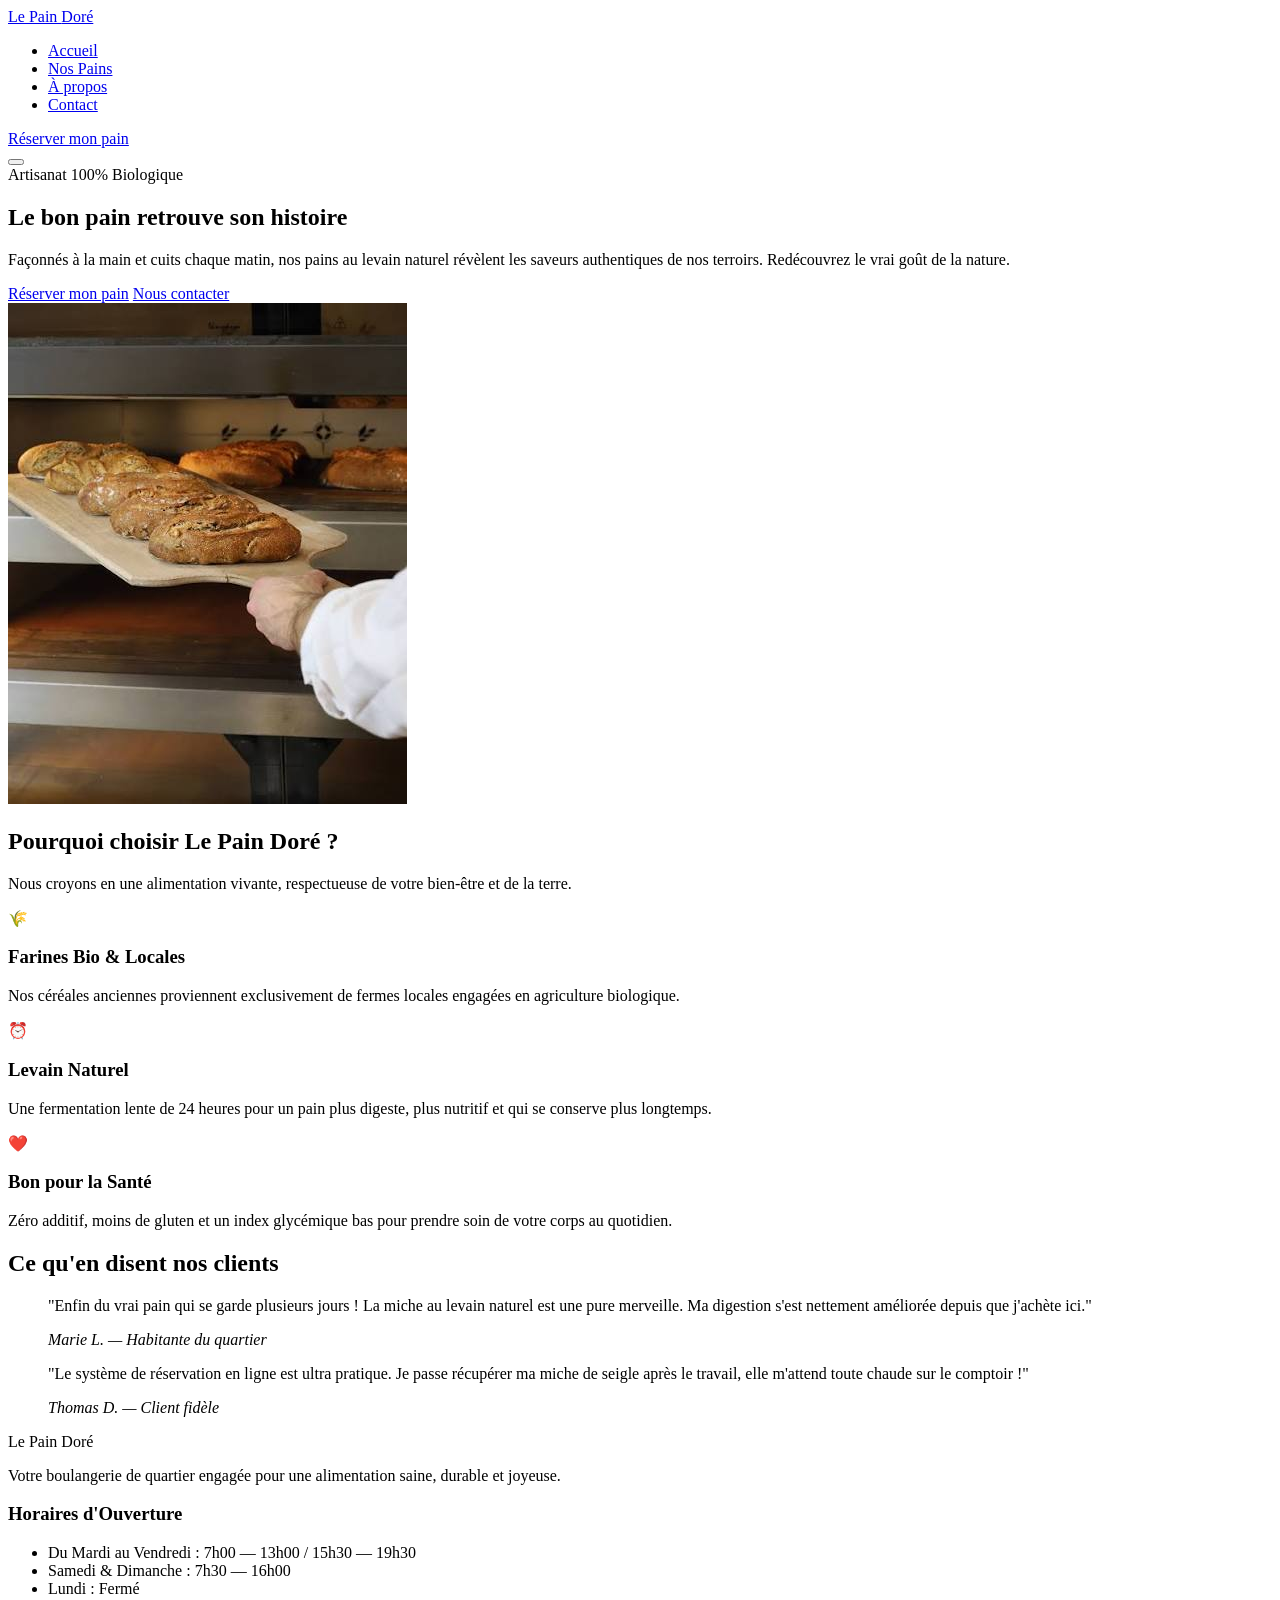
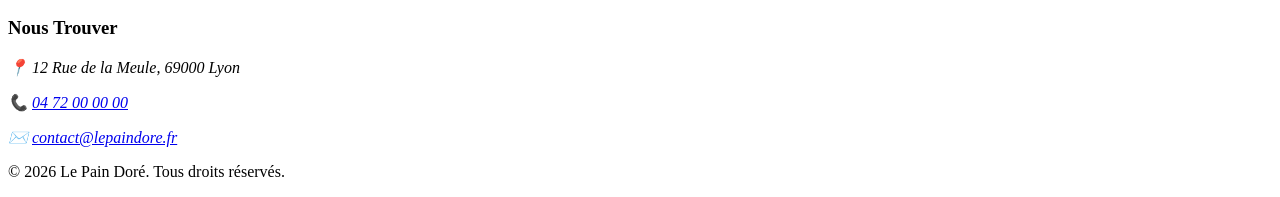
==== index.html @ 6444ddaa "Ajout du fichier index.html" ====
<!DOCTYPE html>
<html lang="fr">
  <head>
    <meta charset="UTF-8" />
    <meta name="viewport" content="width=device-width, initial-scale=1.0" />
    <title>Le Pain Doré | Boulangerie Artisanale & Biologique</title>
    <meta
      name="description"
      content="Découvrez Le Pain Doré, votre boulangerie artisanale bio. Des pains au levain naturel, des ingrédients locaux et une cuisson traditionnelle pour votre santé."
    />
    <!-- Favicon -->
    <link rel="shortcut icon" href="img/favicon.png" type="image/x-icon" />
    <!-- Liens Google Fonts pour une typographie moderne et chaleureuse -->
    <link rel="preconnect" href="https://fonts.googleapis.com" />
    <link rel="preconnect" href="https://fonts.gstatic.com" crossorigin />
    <link
      href="https://fonts.googleapis.com/css2?family=Playfair+Display:ital,wght@0,400..900;1,400..900&family=Plus+Jakarta+Sans:ital,wght@0,200..800;1,200..800&display=swap"
      rel="stylesheet"
    />
    <!-- Lien vers les fichiers CSS -->
    <link rel="stylesheet" href="CSS/normalize.css" />
    <link rel="stylesheet" href="style.css" />
  </head>
  <body>
    <!-- Barre de navigation -->
    <header class="main-header">
      <nav class="navbar" aria-label="Menu principal">
        <div class="logo">
          <a href="index.html">Le Pain <span>Doré</span></a>
        </div>

        <!-- Menu de navigation -->
        <ul class="nav-links" id="navLinks">
          <li><a href="index.html" class="active">Accueil</a></li>
          <li><a href="nos-pains.html">Nos Pains</a></li>
          <li><a href="a-propos.html">À propos</a></li>
          <li><a href="contact.html">Contact</a></li>
        </ul>

        <!-- Bouton d'action rapide -->
        <div class="nav-cta">
          <a href="#reservez" class="btn btn-primary">Réserver mon pain</a>
        </div>

        <!-- Bouton Menu Burger pour Mobile -->
        <button class="burger-menu" id="burgerMenu" aria-label="Ouvrir le menu">
          <span class="bar"></span>
          <span class="bar"></span>
          <span class="bar"></span>
        </button>
      </nav>
    </header>

    <main>
      <!-- Section Héros (Hero Section) -->
      <section class="hero-section">
        <div class="hero-container">
          <div class="hero-content">
            <span class="hero-badge">Artisanat 100% Biologique</span>
            <h1>Le bon pain retrouve son histoire</h1>
            <p>
              Façonnés à la main et cuits chaque matin, nos pains au levain
              naturel révèlent les saveurs authentiques de nos terroirs.
              Redécouvrez le vrai goût de la nature.
            </p>
            <div class="hero-actions">
              <a href="#reservez" class="btn btn-primary">Réserver mon pain</a>
              <a href="contact.html" class="btn btn-secondary"
                >Nous contacter</a
              >
            </div>
          </div>
          <div class="hero-image">
            <!-- Image décorative de pain artisanal croustillant -->
            <img
              src="img/pain-artisanal-sortant-du-four.jpg"
              alt="Pain artisanal bio croustillant sortant du four"
            />
          </div>
        </div>
      </section>

      <!-- Section Avantages & Engagements -->
      <section class="engagements-section">
        <div class="container">
          <div class="section-header">
            <h2>Pourquoi choisir Le Pain Doré ?</h2>
            <p>
              Nous croyons en une alimentation vivante, respectueuse de votre
              bien-être et de la terre.
            </p>
          </div>
          <div class="grid-engagements">
            <div class="card-engagement">
              <div class="icon">🌾</div>
              <h3>Farines Bio & Locales</h3>
              <p>
                Nos céréales anciennes proviennent exclusivement de fermes
                locales engagées en agriculture biologique.
              </p>
            </div>
            <div class="card-engagement">
              <div class="icon">⏰</div>
              <h3>Levain Naturel</h3>
              <p>
                Une fermentation lente de 24 heures pour un pain plus digeste,
                plus nutritif et qui se conserve plus longtemps.
              </p>
            </div>
            <div class="card-engagement">
              <div class="icon">❤️</div>
              <h3>Bon pour la Santé</h3>
              <p>
                Zéro additif, moins de gluten et un index glycémique bas pour
                prendre soin de votre corps au quotidien.
              </p>
            </div>
          </div>
        </div>
      </section>

      <!-- Section Témoignages (Social Proof) -->
      <section class="testimonials-section">
        <div class="container">
          <div class="section-header">
            <h2>Ce qu'en disent nos clients</h2>
          </div>
          <div class="grid-testimonials">
            <blockquote class="testimonial-card">
              <p class="quote">
                "Enfin du vrai pain qui se garde plusieurs jours ! La miche au
                levain naturel est une pure merveille. Ma digestion s'est
                nettement améliorée depuis que j'achète ici."
              </p>
              <cite class="author"
                >Marie L. —
                <span class="location">Habitante du quartier</span></cite
              >
            </blockquote>
            <blockquote class="testimonial-card">
              <p class="quote">
                "Le système de réservation en ligne est ultra pratique. Je passe
                récupérer ma miche de seigle après le travail, elle m'attend
                toute chaude sur le comptoir !"
              </p>
              <cite class="author"
                >Thomas D. — <span class="location">Client fidèle</span></cite
              >
            </blockquote>
          </div>
        </div>
      </section>
    </main>

    <!-- Pied de page (Footer) complet -->
    <footer class="main-footer" id="contact">
      <div class="footer-container">
        <!-- Colonne 1 : Infos Boulangerie -->
        <div class="footer-col brand-col">
          <div class="footer-logo">Le Pain <span>Doré</span></div>
          <p>
            Votre boulangerie de quartier engagée pour une alimentation saine,
            durable et joyeuse.
          </p>
        </div>

        <!-- Colonne 2 : Horaires d'ouverture -->
        <div class="footer-col hours-col">
          <h3>Horaires d'Ouverture</h3>
          <ul>
            <li>
              <span>Du Mardi au Vendredi :</span> 7h00 — 13h00 / 15h30 — 19h30
            </li>
            <li><span>Samedi & Dimanche :</span> 7h30 — 16h00</li>
            <li><span>Lundi :</span> Fermé</li>
          </ul>
        </div>

        <!-- Colonne 3 : Contact & Accès -->
        <div class="footer-col contact-col">
          <h3>Nous Trouver</h3>
          <address>
            <p>📍 12 Rue de la Meule, 69000 Lyon</p>
            <p>📞 <a href="tel:+33472000000">04 72 00 00 00</a></p>
            <p>
              ✉️
              <a href="mailto:contact@lepaindore.fr">contact@lepaindore.fr</a>
            </p>
          </address>
        </div>
      </div>

      <!-- Mention de copyright -->
      <div class="footer-bottom">
        <p>&copy; 2026 Le Pain Doré. Tous droits réservés.</p>
      </div>
    </footer>

    <!-- Importation du fichier JavaScript pour l'interactivité -->
    <script src="script.js"></script>
  </body>
</html>
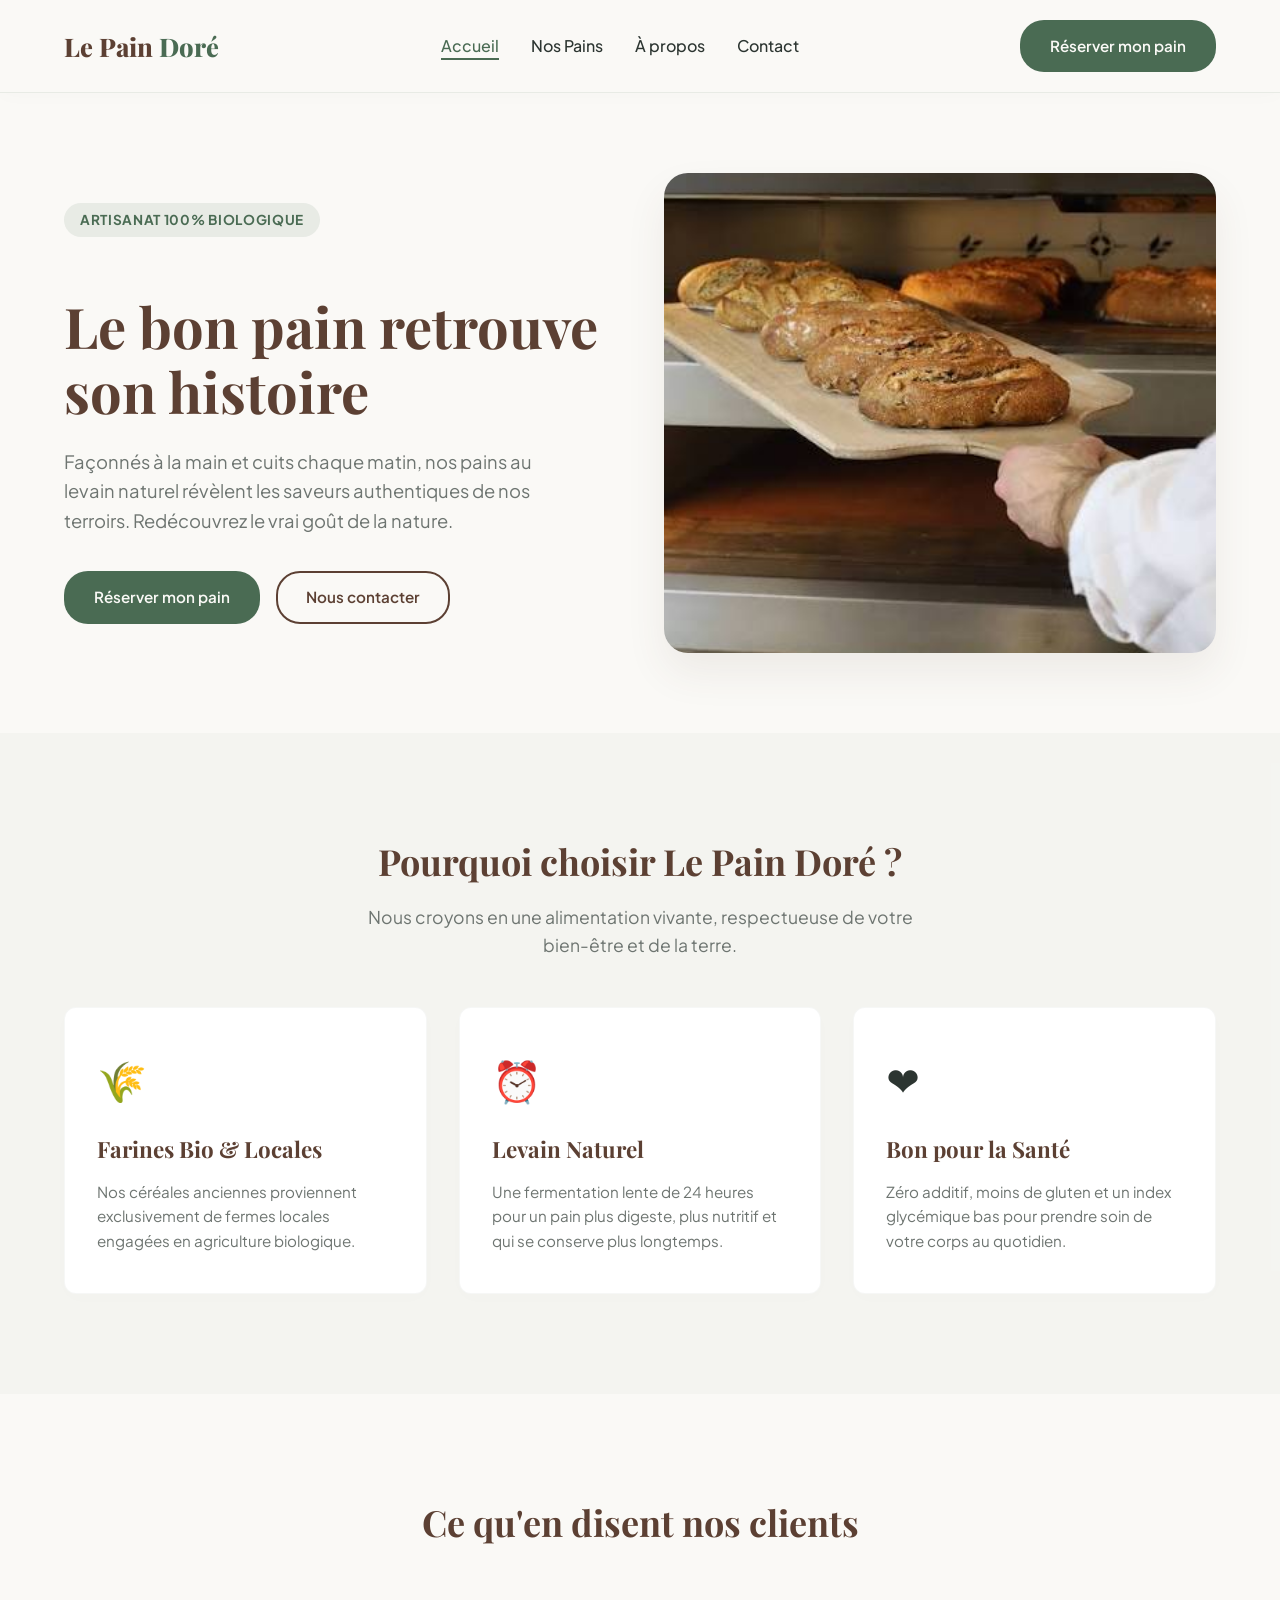
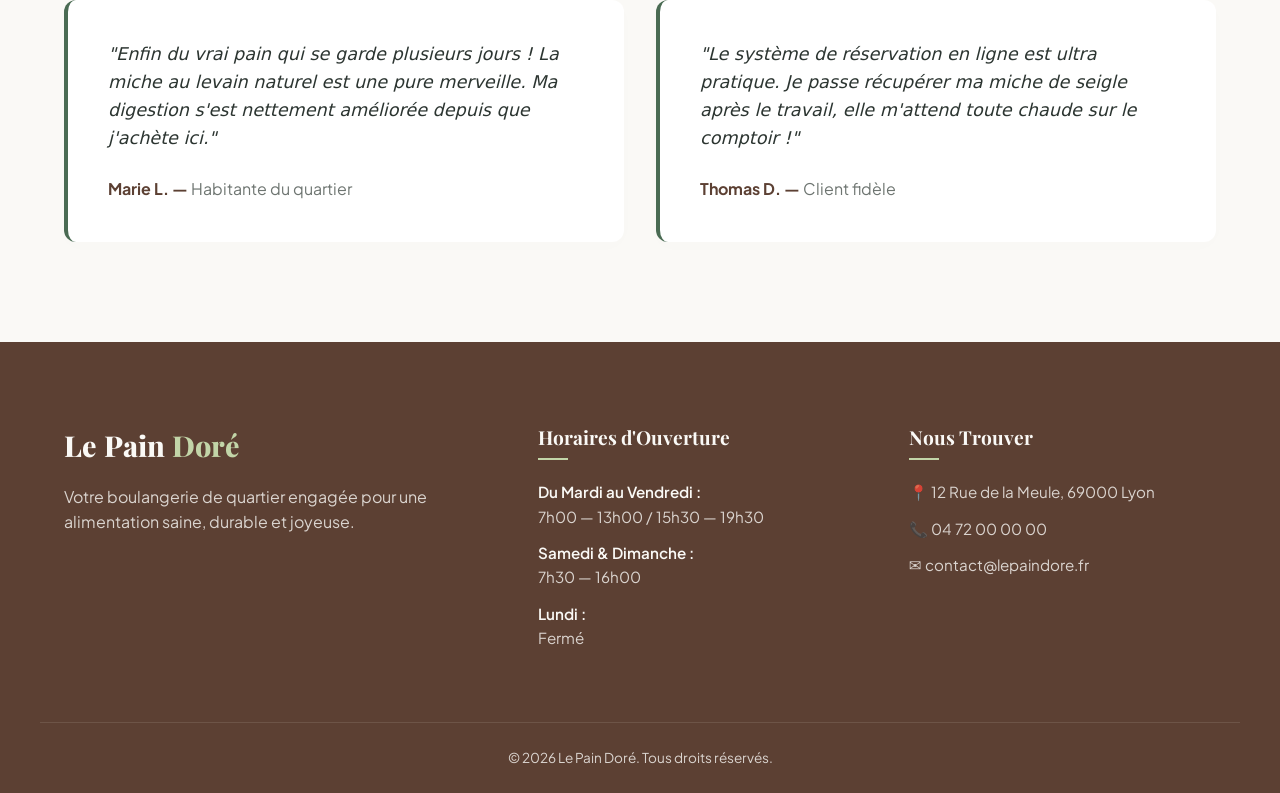
==== commit 4619836a: "Importation des fichiers CSS" ====
--- a/index.html
+++ b/index.html
@@ -19,7 +19,7 @@
     />
     <!-- Lien vers les fichiers CSS -->
     <link rel="stylesheet" href="CSS/normalize.css" />
-    <link rel="stylesheet" href="style.css" />
+    <link rel="stylesheet" href="CSS/style.css" />
   </head>
   <body>
     <!-- Barre de navigation -->
--- a/CSS/style.css
+++ b/CSS/style.css
@@ -0,0 +1,552 @@
+/**** Reset CSS ****/
+
+*,
+::before,
+::after {
+    margin: 0;
+    padding: 0;
+    box-sizing: border-box;
+}
+
+html {
+    scroll-behavior: smooth;
+}
+
+body {
+    background-color: var(--clr-bg);
+    color: var(--clr-text);
+    font-family: var(--font-body);
+    line-height: 1.6;
+    -webkit-font-smoothing: antialiased;
+}
+
+img {
+    max-width: 100%;
+    display: block;
+    height: auto;
+}
+
+a {
+    text-decoration: none;
+    color: inherit;
+}
+
+ul {
+    list-style-type: none;
+}
+
+/**** Déclaration des variables CSS ****/
+
+:root {
+    /* Palette de couleurs */
+    --clr-primary: #4a6b53;
+    --clr-primary-light: #60866a;
+    --clr-secondary: #5c4033;
+    --clr-bg: #faf9f6;
+    --clr-surface: #ffffff;
+    --clr-text: #2c3531;
+    --clr-muted: #6e7571;
+
+    /* Typographies */
+    --font-heading: 'Playfair Display', Georgia, serif;
+    --font-body: 'Plus Jakarta Sans', system-ui, sans-serif;
+
+    /* Transitions & Arrondis */
+    --transition-fast: 0.2s ease;
+    --transition-smooth: 0.3s cubic-bezier(0.4, 0, 0.2, 1);
+    --radius-sm: 6px;
+    --radius-md: 12px;
+    --radius-lg: 24px;
+}
+
+/**** COMPOSANTS RÉUTILISABLES (Boutons, Mise en page) ****/
+
+.container {
+    max-width: 1200px;
+    margin: 0 auto;
+    padding: 0 24px;
+}
+
+.section-header {
+    text-align: center;
+    margin-bottom: 48px;
+    max-width: 600px;
+    margin-left: auto;
+    margin-right: auto;
+}
+
+.section-header h2 {
+    font-family: var(--font-heading);
+    font-size: 2.25rem;
+    color: var(--clr-secondary);
+    margin-bottom: 12px;
+}
+
+.section-header p {
+    color: var(--clr-muted);
+    font-size: 1.1rem;
+}
+
+/* Boutons */
+.btn {
+    display: inline-flex;
+    align-items: center;
+    justify-content: center;
+    padding: 12px 28px;
+    font-weight: 600;
+    font-size: 0.95rem;
+    border-radius: var(--radius-lg);
+    transition: var(--transition-fast);
+    cursor: pointer;
+    border: 2px solid transparent;
+}
+
+.btn-primary {
+    background-color: var(--clr-primary);
+    color: var(--clr-bg);
+}
+
+.btn-primary:hover {
+    background-color: var(--clr-primary-light);
+    transform: translateY(-2px);
+}
+
+.btn-secondary {
+    background-color: transparent;
+    border-color: var(--clr-secondary);
+    color: var(--clr-secondary);
+}
+
+.btn-secondary:hover {
+    background-color: var(--clr-secondary);
+    color: var(--clr-bg);
+    transform: translateY(-2px);
+}
+
+/**** Header ****/
+
+.main-header {
+    position: sticky;
+    top: 0;
+    background-color: rgba(250, 249, 246, 0.95);
+    backdrop-filter: blur(8px);
+    z-index: 1000;
+    box-shadow: 0 2px 20px rgba(0, 0, 0, 0.02);
+    border-bottom: 1px solid rgba(74, 107, 83, 0.1);
+}
+
+.navbar {
+    display: flex;
+    align-items: center;
+    justify-content: space-between;
+    max-width: 1200px;
+    margin: 0 auto;
+    padding: 20px 24px;
+}
+
+.logo {
+    font-family: var(--font-heading);
+    font-size: 1.6rem;
+    font-weight: 800;
+    color: var(--clr-secondary);
+}
+
+.logo span {
+    color: var(--clr-primary);
+}
+
+.nav-links {
+    display: flex;
+    gap: 32px;
+}
+
+.nav-links a {
+    font-weight: 500;
+    position: relative;
+    padding: 4px 0;
+    transition: var(--transition-fast);
+}
+
+.nav-links a:hover,
+.nav-links a.active {
+    color: var(--clr-primary);
+}
+
+.nav-links a::after {
+    content: '';
+    position: absolute;
+    bottom: 0;
+    left: 0;
+    width: 0;
+    height: 2px;
+    background-color: var(--clr-primary);
+    transition: var(--transition-fast);
+}
+
+.nav-links a:hover::after,
+.nav-links a.active::after {
+    width: 100%;
+}
+
+/* Menu Burger Mobile caché par défaut */
+.burger-menu {
+    display: none;
+    flex-direction: column;
+    justify-content: space-between;
+    width: 24px;
+    height: 18px;
+    background: transparent;
+    border: none;
+    cursor: pointer;
+}
+
+.burger-menu .bar {
+    width: 100%;
+    height: 2px;
+    background-color: var(--clr-secondary);
+    transition: var(--transition-fast);
+}
+
+/* Animation des barres du menu burger lors du clic */
+.burger-menu.active .bar:nth-child(1) {
+    transform: translateY(8px) rotate(45deg);
+}
+
+.burger-menu.active .bar:nth-child(2) {
+    opacity: 0;
+}
+
+.burger-menu.active .bar:nth-child(3) {
+    transform: translateY(-8px) rotate(-45deg);
+}
+
+/* Bloque le scroll du site derrière le menu mobile ouvert */
+.no-scroll {
+    overflow: hidden;
+}
+
+/**** Section hero ****/
+
+.hero-section {
+    padding: 80px 0;
+    overflow: hidden;
+}
+
+.hero-container {
+    max-width: 1200px;
+    margin: 0 auto;
+    padding: 0 24px;
+    display: grid;
+    grid-template-columns: 1fr 1fr;
+    gap: 48px;
+    align-items: center;
+}
+
+.hero-badge {
+    display: inline-block;
+    background-color: rgba(74, 107, 83, 0.1);
+    color: var(--clr-primary);
+    padding: 6px 16px;
+    border-radius: var(--radius-lg);
+    font-size: 0.85rem;
+    font-weight: 700;
+    margin-bottom: 20px;
+    text-transform: uppercase;
+    letter-spacing: 0.05em;
+}
+
+.hero-content h1 {
+    font-family: var(--font-heading);
+    font-size: 3.5rem;
+    line-height: 1.15;
+    color: var(--clr-secondary);
+    margin-bottom: 24px;
+}
+
+.hero-content p {
+    font-size: 1.15rem;
+    color: var(--clr-muted);
+    margin-bottom: 36px;
+    max-width: 520px;
+}
+
+.hero-actions {
+    display: flex;
+    gap: 16px;
+}
+
+.hero-image img {
+    width: 100%;
+    height: 480px;
+    object-fit: cover;
+    border-radius: var(--radius-lg);
+    box-shadow: 0 20px 40px rgba(92, 64, 51, 0.08);
+}
+
+/**** Section engagements ****/
+
+.engagements-section {
+    padding: 100px 0;
+    background-color: rgba(74, 107, 83, 0.03);
+}
+
+.grid-engagements {
+    display: grid;
+    grid-template-columns: repeat(3, 1fr);
+    gap: 32px;
+}
+
+.card-engagement {
+    background-color: var(--clr-surface);
+    padding: 40px 32px;
+    border-radius: var(--radius-md);
+    border: 1px solid rgba(74, 107, 83, 0.05);
+    box-shadow: 0 4px 20px rgba(0, 0, 0, 0.01);
+    transition: var(--transition-smooth);
+}
+
+.card-engagement:hover {
+    transform: translateY(-8px);
+    box-shadow: 0 12px 30px rgba(74, 107, 83, 0.06);
+}
+
+.card-engagement .icon {
+    font-size: 2.5rem;
+    margin-bottom: 20px;
+}
+
+.card-engagement h3 {
+    font-family: var(--font-heading);
+    color: var(--clr-secondary);
+    font-size: 1.4rem;
+    margin-bottom: 12px;
+}
+
+.card-engagement p {
+    color: var(--clr-muted);
+    font-size: 0.95rem;
+}
+
+/**** Section témoignages ****/
+
+.testimonials-section {
+    padding: 100px 0;
+}
+
+.grid-testimonials {
+    display: grid;
+    grid-template-columns: 1fr 1fr;
+    gap: 32px;
+}
+
+.testimonial-card {
+    background-color: var(--clr-surface);
+    padding: 40px;
+    border-radius: var(--radius-md);
+    border-left: 4px solid var(--clr-primary);
+    box-shadow: 0 4px 20px rgba(0, 0, 0, 0.01);
+}
+
+.testimonial-card .quote {
+    font-style: italic;
+    font-size: 1.1rem;
+    color: var(--clr-text);
+    margin-bottom: 24px;
+}
+
+.testimonial-card .author {
+    font-family: var(--font-body);
+    font-weight: 700;
+    color: var(--clr-secondary);
+    font-style: normal;
+}
+
+.testimonial-card .location {
+    font-weight: 400;
+    color: var(--clr-muted);
+}
+
+/**** footer ****/
+
+.main-footer {
+    background-color: var(--clr-secondary);
+    color: rgba(250, 249, 246, 0.8);
+    padding: 80px 0 24px 0;
+}
+
+.footer-container {
+    max-width: 1200px;
+    margin: 0 auto;
+    padding: 0 24px;
+    display: grid;
+    grid-template-columns: 2fr 1.5fr 1.5fr;
+    gap: 64px;
+    margin-bottom: 60px;
+}
+
+.footer-logo {
+    font-family: var(--font-heading);
+    font-size: 1.8rem;
+    font-weight: 800;
+    color: var(--clr-bg);
+    margin-bottom: 16px;
+}
+
+.footer-logo span {
+    color: #c2d5a8;
+}
+
+.footer-col h3 {
+    color: var(--clr-bg);
+    font-family: var(--font-heading);
+    font-size: 1.2rem;
+    margin-bottom: 20px;
+    position: relative;
+    padding-bottom: 8px;
+}
+
+.footer-col h3::after {
+    content: "";
+    position: absolute;
+    bottom: 0;
+    left: 0;
+    width: 30px;
+    height: 2px;
+    background-color: #c2d5a8;
+}
+
+.footer-col ul li {
+    margin-bottom: 12px;
+    font-size: 0.95rem;
+}
+
+.footer-col ul li span {
+    display: block;
+    font-weight: 600;
+    color: var(--clr-bg);
+}
+
+.footer-col address {
+    font-style: normal;
+}
+
+.footer-col address p {
+    margin-bottom: 12px;
+    font-size: 0.95rem;
+}
+
+.footer-col address a:hover {
+    color: var(--clr-bg);
+    text-decoration: underline;
+}
+
+.footer-bottom {
+    max-width: 1200px;
+    margin: 0 auto;
+    padding: 24px 24px 0 24px;
+    border-top: 1px solid rgba(250, 249, 246, 0.1);
+    text-align: center;
+    font-size: 0.85rem;
+}
+
+/**** Mise en place du responsive design Version Tablette (Écrans inférieurs à 992px) ****/
+
+@media screen and (max-width: 992px) {
+    .hero-container {
+        grid-template-columns: 1fr;
+        gap: 40px;
+        text-align: center;
+    }
+
+    .hero-content p {
+        margin-left: auto;
+        margin-right: auto;
+    }
+
+    .hero-actions {
+        justify-content: center;
+    }
+
+    .hero-image {
+        order: -1;
+    }
+
+    .hero-image img {
+        height: 360px;
+    }
+
+    .grid-engagements {
+        grid-template-columns: repeat(2, 1fr);
+    }
+
+    .grid-testimonials {
+        grid-template-columns: 1fr;
+    }
+
+    .footer-container {
+        grid-template-columns: 1fr 1fr;
+        gap: 40px;
+    }
+
+    .brand-col {
+        grid-column: span 2;
+    }
+}
+
+/**** Mise en place du responsive design Version Mobile (Écrans inférieurs à 768px) ****/
+
+@media screen and (max-width: 768px) {
+
+    /* Activation du Menu Burger mobile */
+    .burger-menu {
+        display: flex;
+    }
+
+    .nav-links {
+        position: fixed;
+        top: 78px;
+        left: -100%;
+        width: 100%;
+        height: calc(100vh - 78px);
+        background-color: var(--clr-bg);
+        flex-direction: column;
+        align-items: center;
+        padding-top: 48px;
+        gap: 40px;
+        transition: var(--transition-smooth);
+        box-shadow: 0 10px 20px rgba(0, 0, 0, 0.05);
+    }
+
+    /* Classe JavaScript pour ouvrir le menu */
+    .nav-links.open {
+        left: 0;
+    }
+
+    .nav-cta {
+        display: none;
+        /* Masqué sur mobile pour épurer la barre */
+    }
+
+    .hero-content h1 {
+        font-size: 2.5rem;
+    }
+
+    .section-header h2 {
+        font-size: 1.8rem;
+    }
+
+    .hero-actions {
+        flex-direction: column;
+    }
+
+    .grid-engagements,
+    .footer-container {
+        grid-template-columns: 1fr;
+    }
+
+    .brand-col {
+        grid-column: span 1;
+    }
+
+
+}
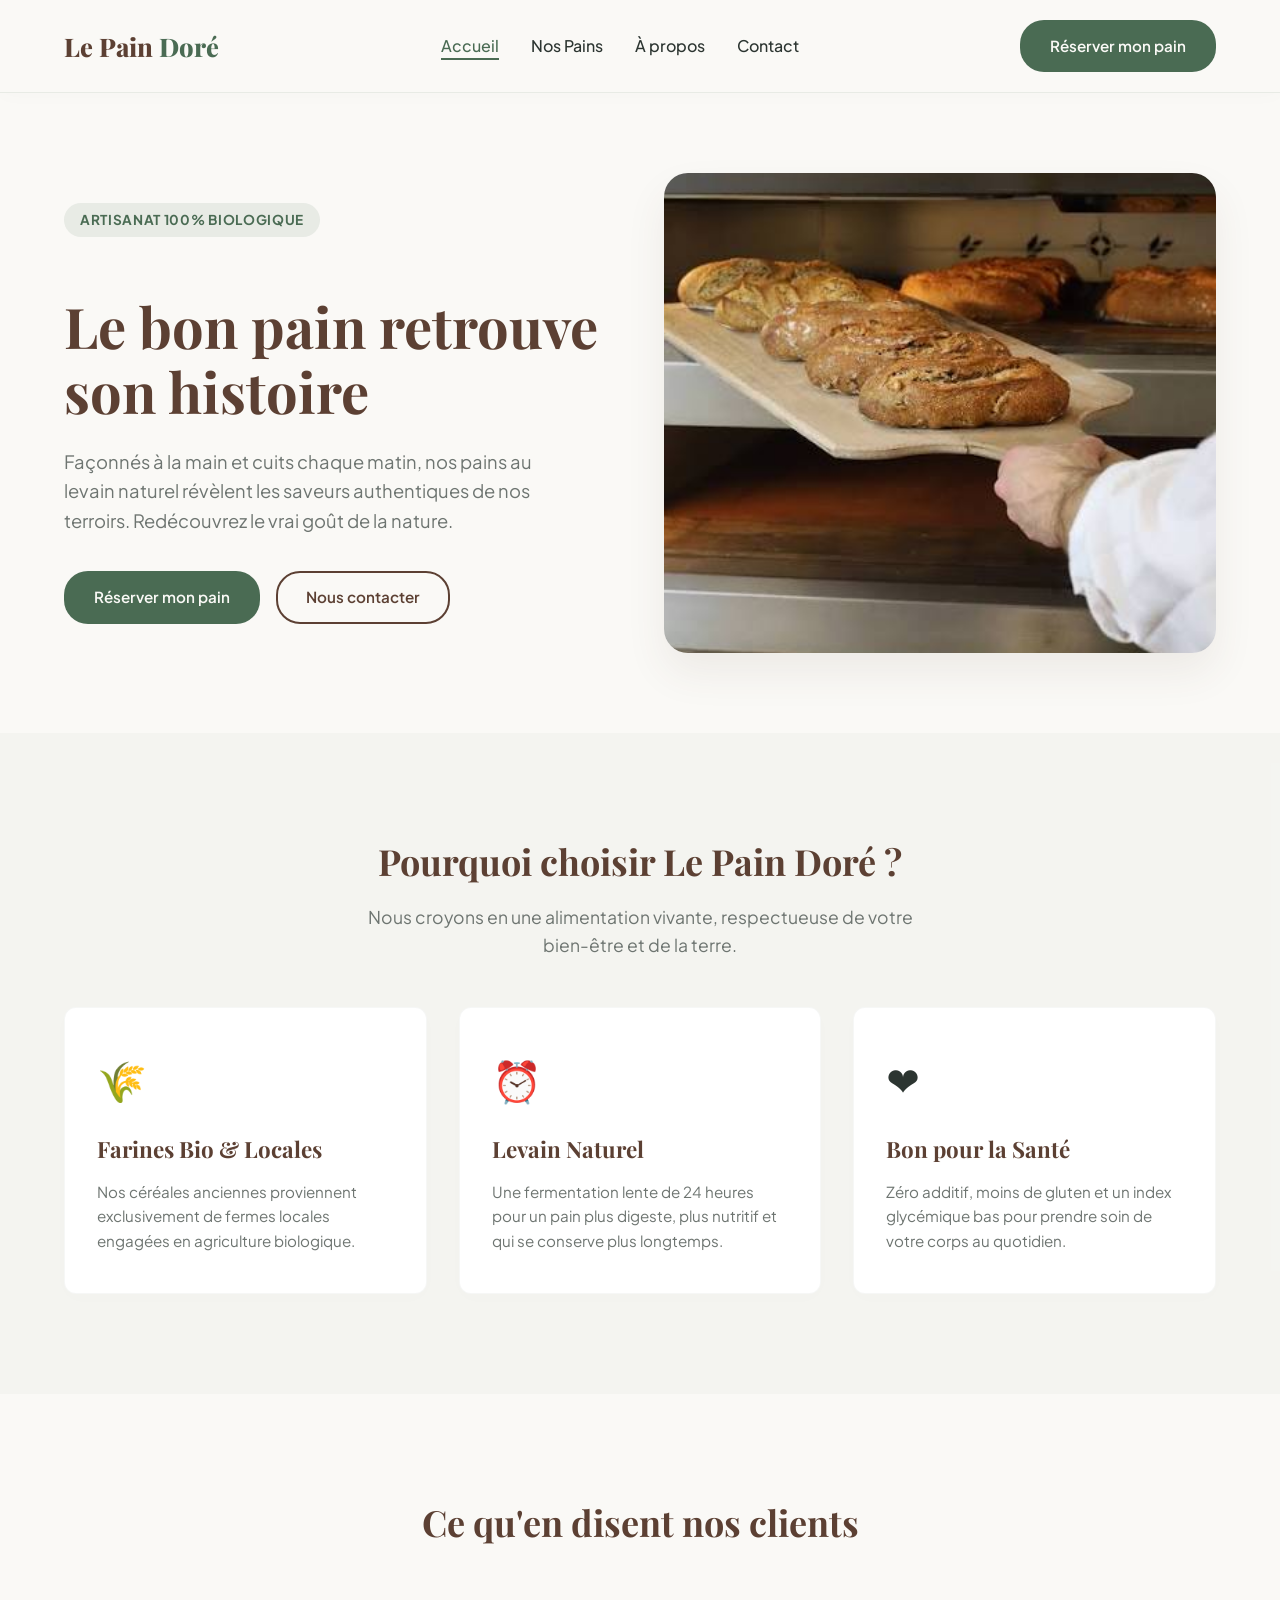
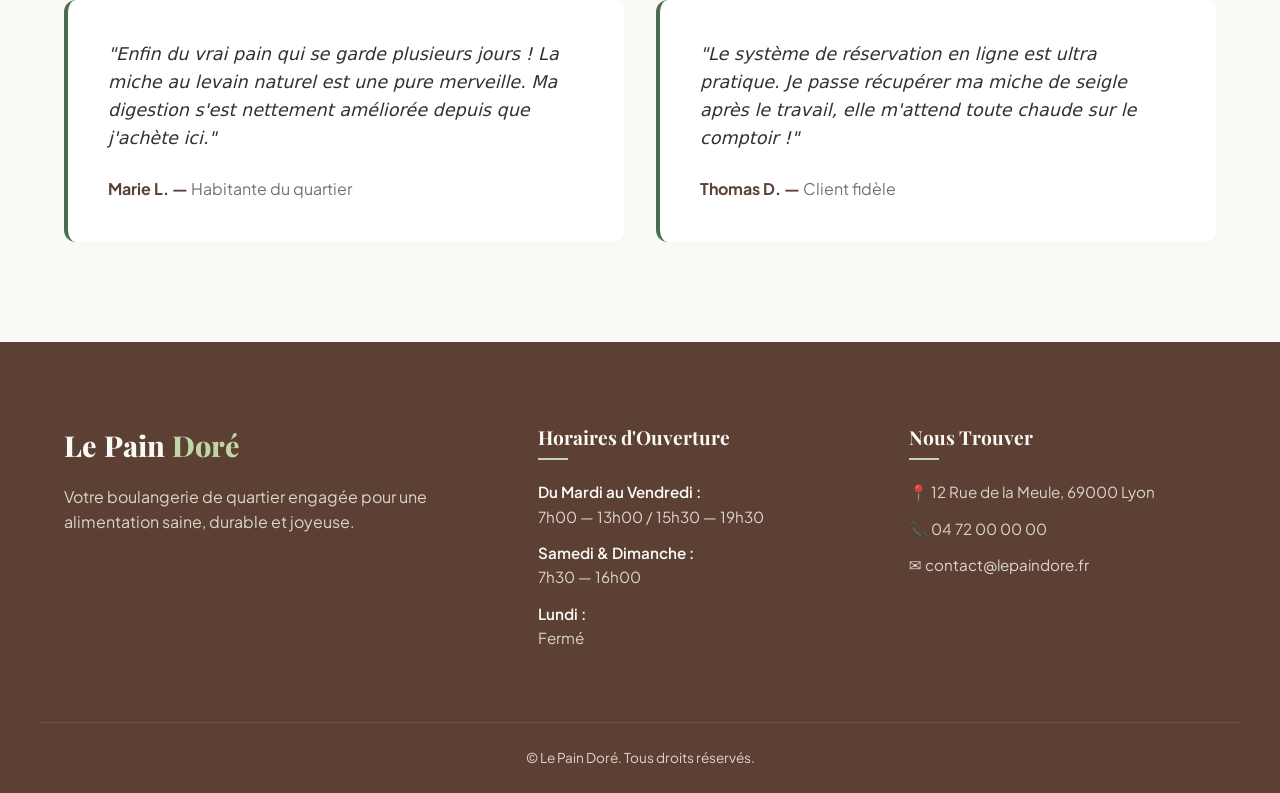
==== commit dc1b5272: "Mise à jour des fichiers html" ====
--- a/index.html
+++ b/index.html
@@ -192,11 +192,14 @@
 
       <!-- Mention de copyright -->
       <div class="footer-bottom">
-        <p>&copy; 2026 Le Pain Doré. Tous droits réservés.</p>
+        <p>
+          &copy; <span class="year"></span> Le Pain Doré. Tous droits réservés.
+        </p>
       </div>
     </footer>
 
-    <!-- Importation du fichier JavaScript pour l'interactivité -->
+    <!-- Importation des fichiers JavaScript pour l'interactivité -->
+    <script src="JS/global.js"></script>
     <script src="script.js"></script>
   </body>
 </html>
--- a/CSS/style.css
+++ b/CSS/style.css
@@ -33,6 +33,12 @@
 
 ul {
     list-style-type: none;
+}
+
+h1,
+h2,
+h3 {
+    font-family: var(--font-heading)
 }
 
 /**** Déclaration des variables CSS ****/
@@ -52,8 +58,8 @@
     --font-body: 'Plus Jakarta Sans', system-ui, sans-serif;
 
     /* Transitions & Arrondis */
-    --transition-fast: 0.2s ease;
-    --transition-smooth: 0.3s cubic-bezier(0.4, 0, 0.2, 1);
+    --transition-fast: all 0.2s ease;
+    --transition-smooth: all 0.3s cubic-bezier(0.4, 0, 0.2, 1);
     --radius-sm: 6px;
     --radius-md: 12px;
     --radius-lg: 24px;
@@ -76,7 +82,6 @@
 }
 
 .section-header h2 {
-    font-family: var(--font-heading);
     font-size: 2.25rem;
     color: var(--clr-secondary);
     margin-bottom: 12px;
@@ -108,7 +113,6 @@
 
 .btn-primary:hover {
     background-color: var(--clr-primary-light);
-    transform: translateY(-2px);
 }
 
 .btn-secondary {
@@ -120,7 +124,6 @@
 .btn-secondary:hover {
     background-color: var(--clr-secondary);
     color: var(--clr-bg);
-    transform: translateY(-2px);
 }
 
 /**** Header ****/
@@ -173,7 +176,7 @@
 }
 
 .nav-links a::after {
-    content: '';
+    content: "";
     position: absolute;
     bottom: 0;
     left: 0;
@@ -256,7 +259,6 @@
 }
 
 .hero-content h1 {
-    font-family: var(--font-heading);
     font-size: 3.5rem;
     line-height: 1.15;
     color: var(--clr-secondary);
@@ -316,7 +318,6 @@
 }
 
 .card-engagement h3 {
-    font-family: var(--font-heading);
     color: var(--clr-secondary);
     font-size: 1.4rem;
     margin-bottom: 12px;
@@ -398,7 +399,6 @@
 
 .footer-col h3 {
     color: var(--clr-bg);
-    font-family: var(--font-heading);
     font-size: 1.2rem;
     margin-bottom: 20px;
     position: relative;
@@ -547,6 +547,4 @@
     .brand-col {
         grid-column: span 1;
     }
-
-
 }
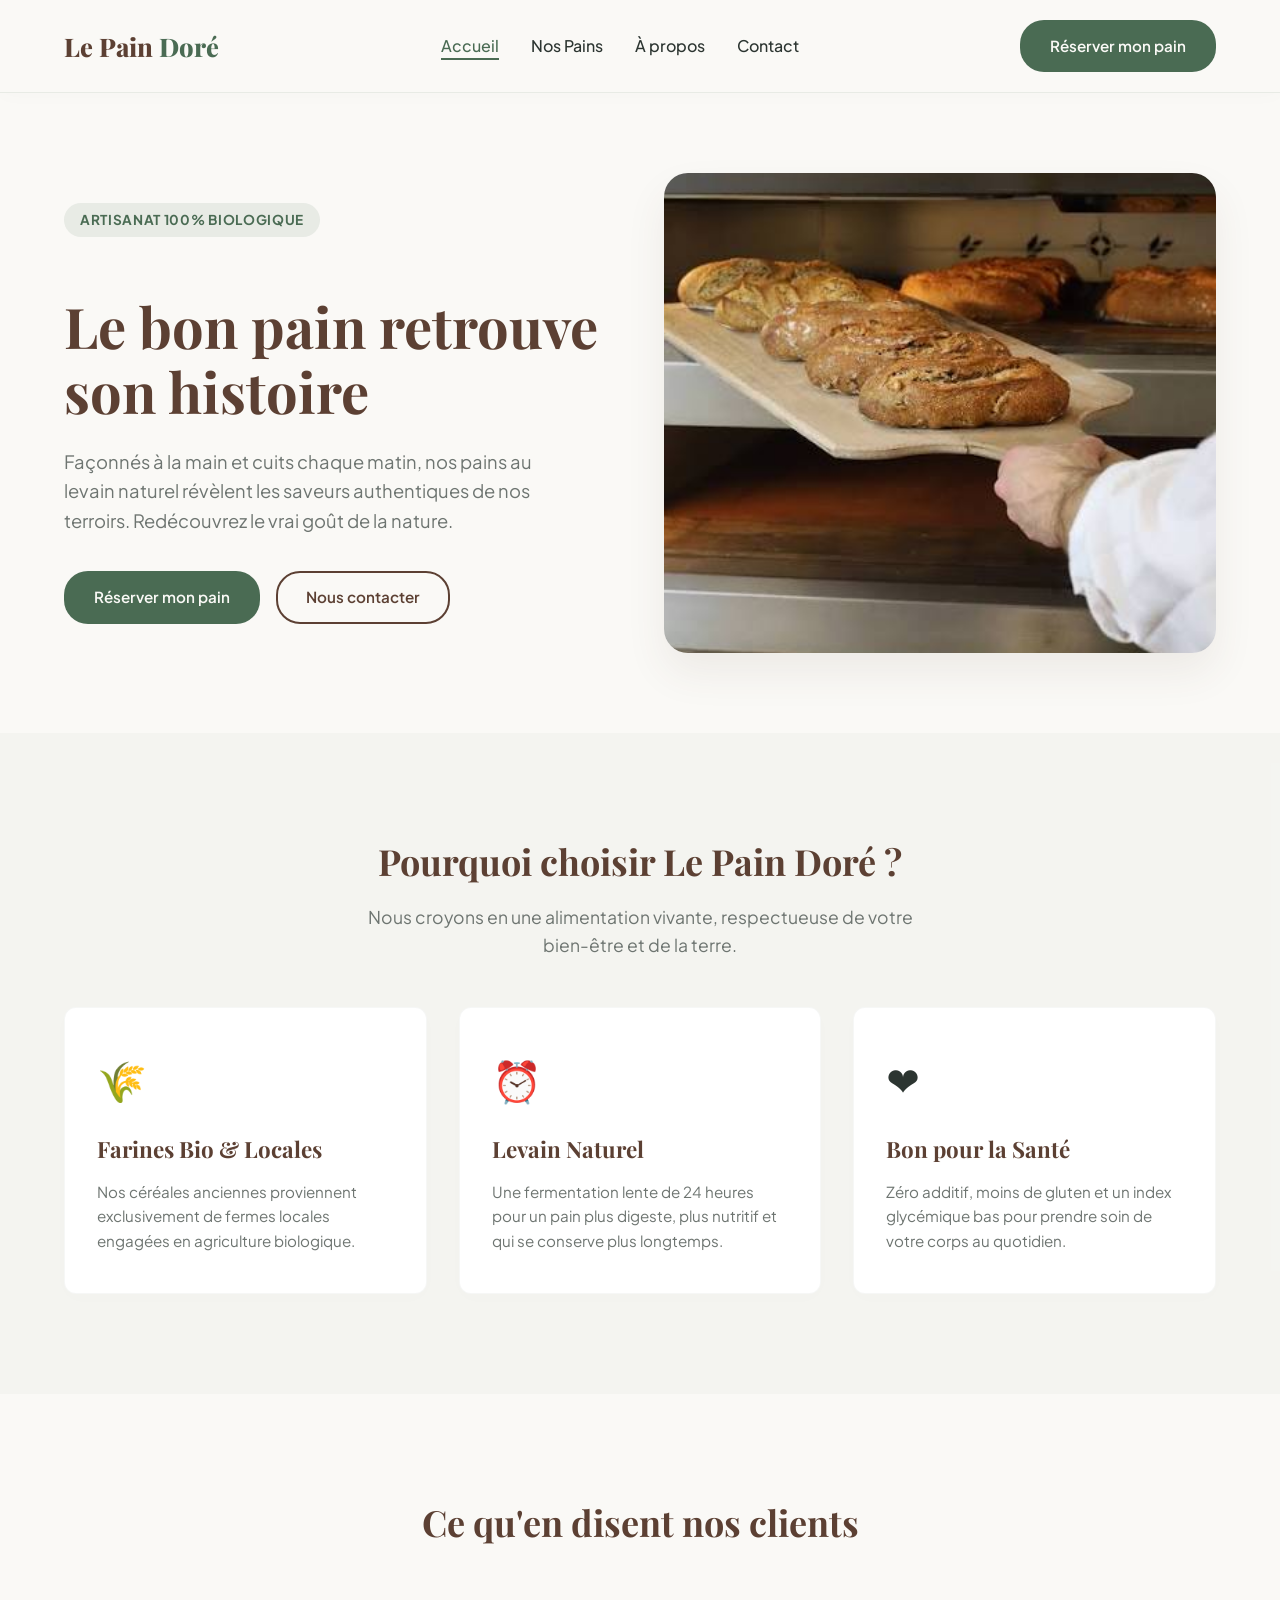
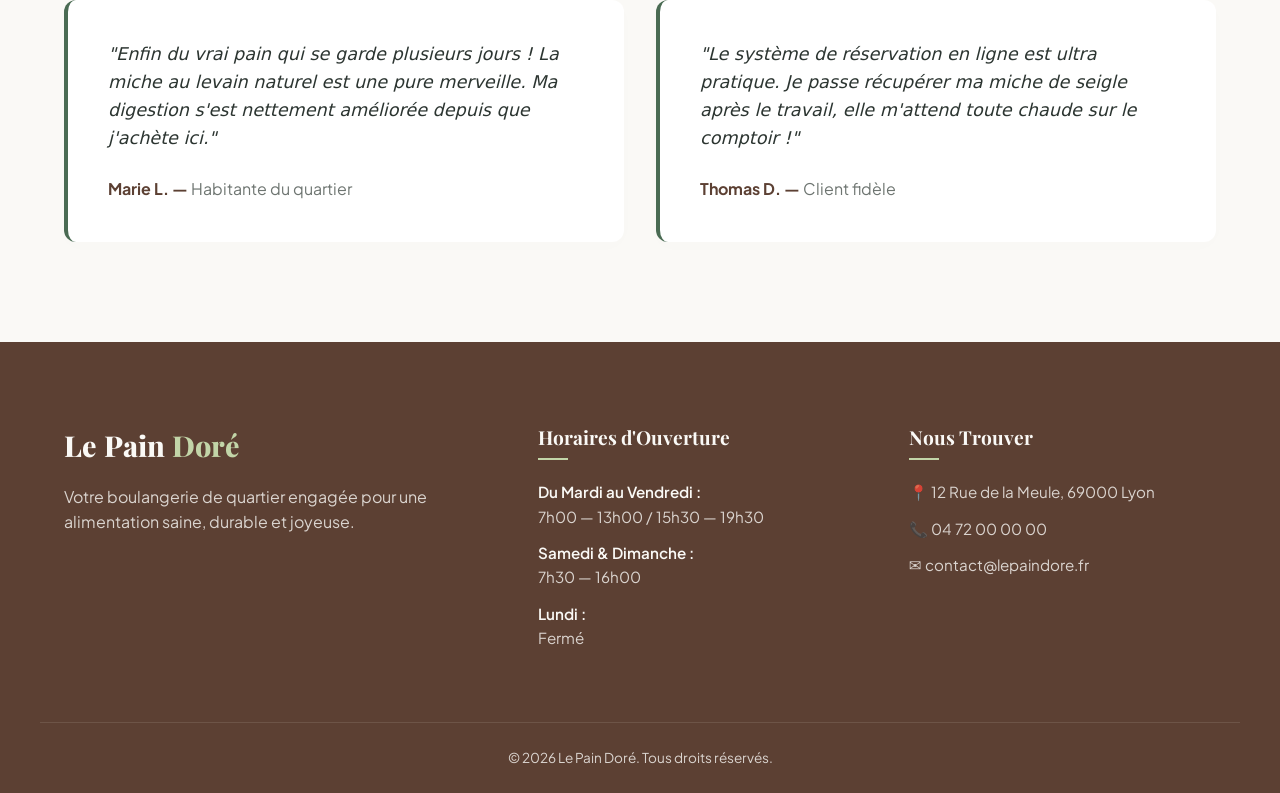
==== commit e744b22a: "Mise à jour des fichiers html" ====
--- a/index.html
+++ b/index.html
@@ -200,6 +200,5 @@
 
     <!-- Importation des fichiers JavaScript pour l'interactivité -->
     <script src="JS/global.js"></script>
-    <script src="script.js"></script>
   </body>
 </html>
